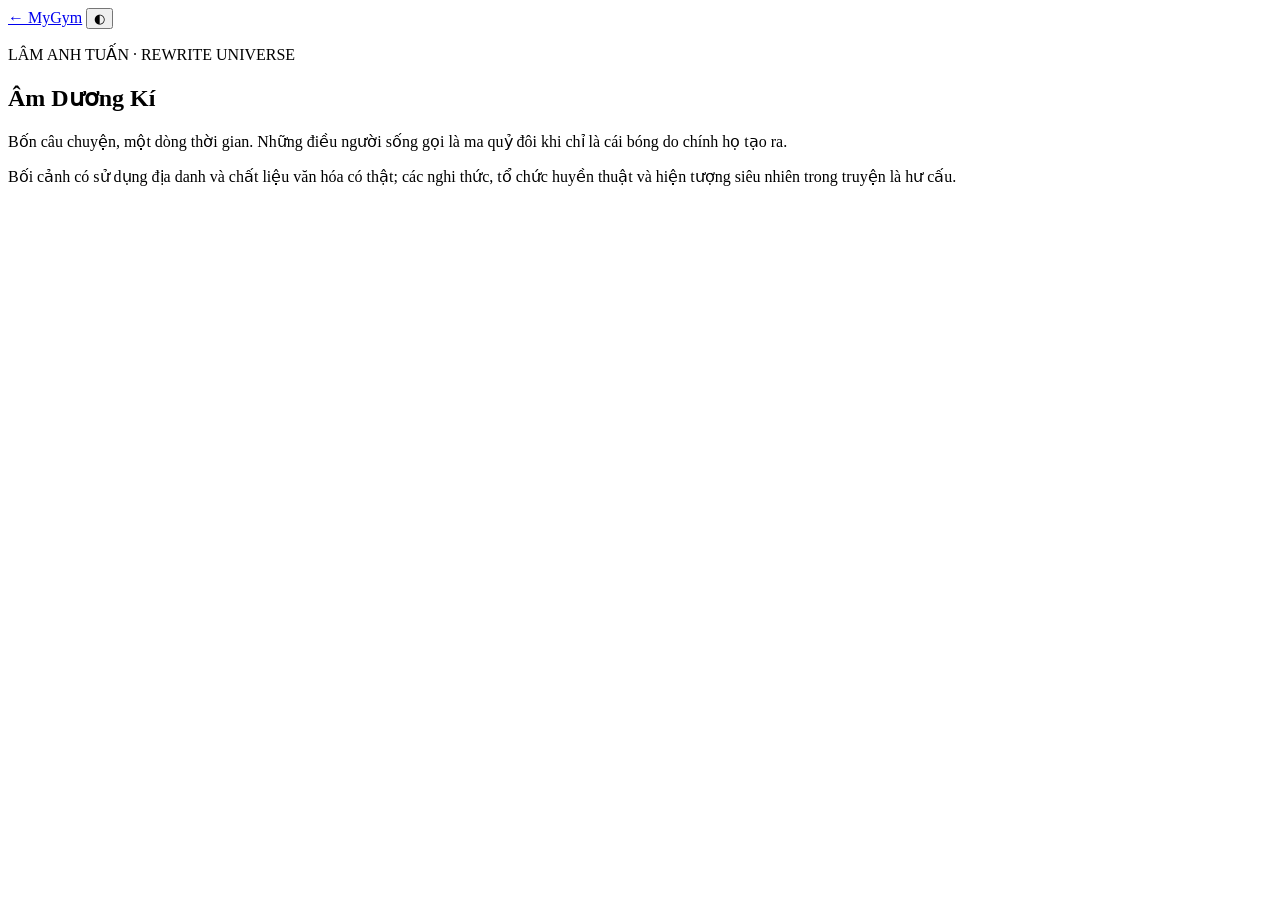
==== stories/index.html @ dd6959e2 "feat(stories): add horror universe reader shell" ====
<!doctype html>
<html lang="vi">
<head>
  <meta charset="utf-8">
  <meta name="viewport" content="width=device-width,initial-scale=1,viewport-fit=cover">
  <meta name="theme-color" content="#0d0d0f">
  <meta name="apple-mobile-web-app-capable" content="yes">
  <title>Âm Dương Kí — Horror Universe</title>
  <link rel="stylesheet" href="style.css?v=1">
</head>
<body>
  <header class="topbar">
    <a class="back" href="../">← MyGym</a>
    <button id="themeToggle" class="icon-button" type="button" aria-label="Đổi giao diện">◐</button>
  </header>

  <main class="shell">
    <section id="libraryView">
      <div class="hero">
        <p class="eyebrow">LÂM ANH TUẤN · REWRITE UNIVERSE</p>
        <h1>Âm Dương Kí</h1>
        <p class="hero-copy">Bốn câu chuyện, một dòng thời gian. Những điều người sống gọi là ma quỷ đôi khi chỉ là cái bóng do chính họ tạo ra.</p>
      </div>
      <div id="universeTimeline" class="timeline"></div>
      <div id="bookGrid" class="book-grid"></div>
      <p class="disclaimer">Bối cảnh có sử dụng địa danh và chất liệu văn hóa có thật; các nghi thức, tổ chức huyền thuật và hiện tượng siêu nhiên trong truyện là hư cấu.</p>
    </section>

    <section id="bookView" class="hidden"></section>
    <article id="readerView" class="reader hidden"></article>
  </main>

  <div id="readingProgress" class="reading-progress" aria-hidden="true"></div>
  <script src="app.js?v=1"></script>
</body>
</html>
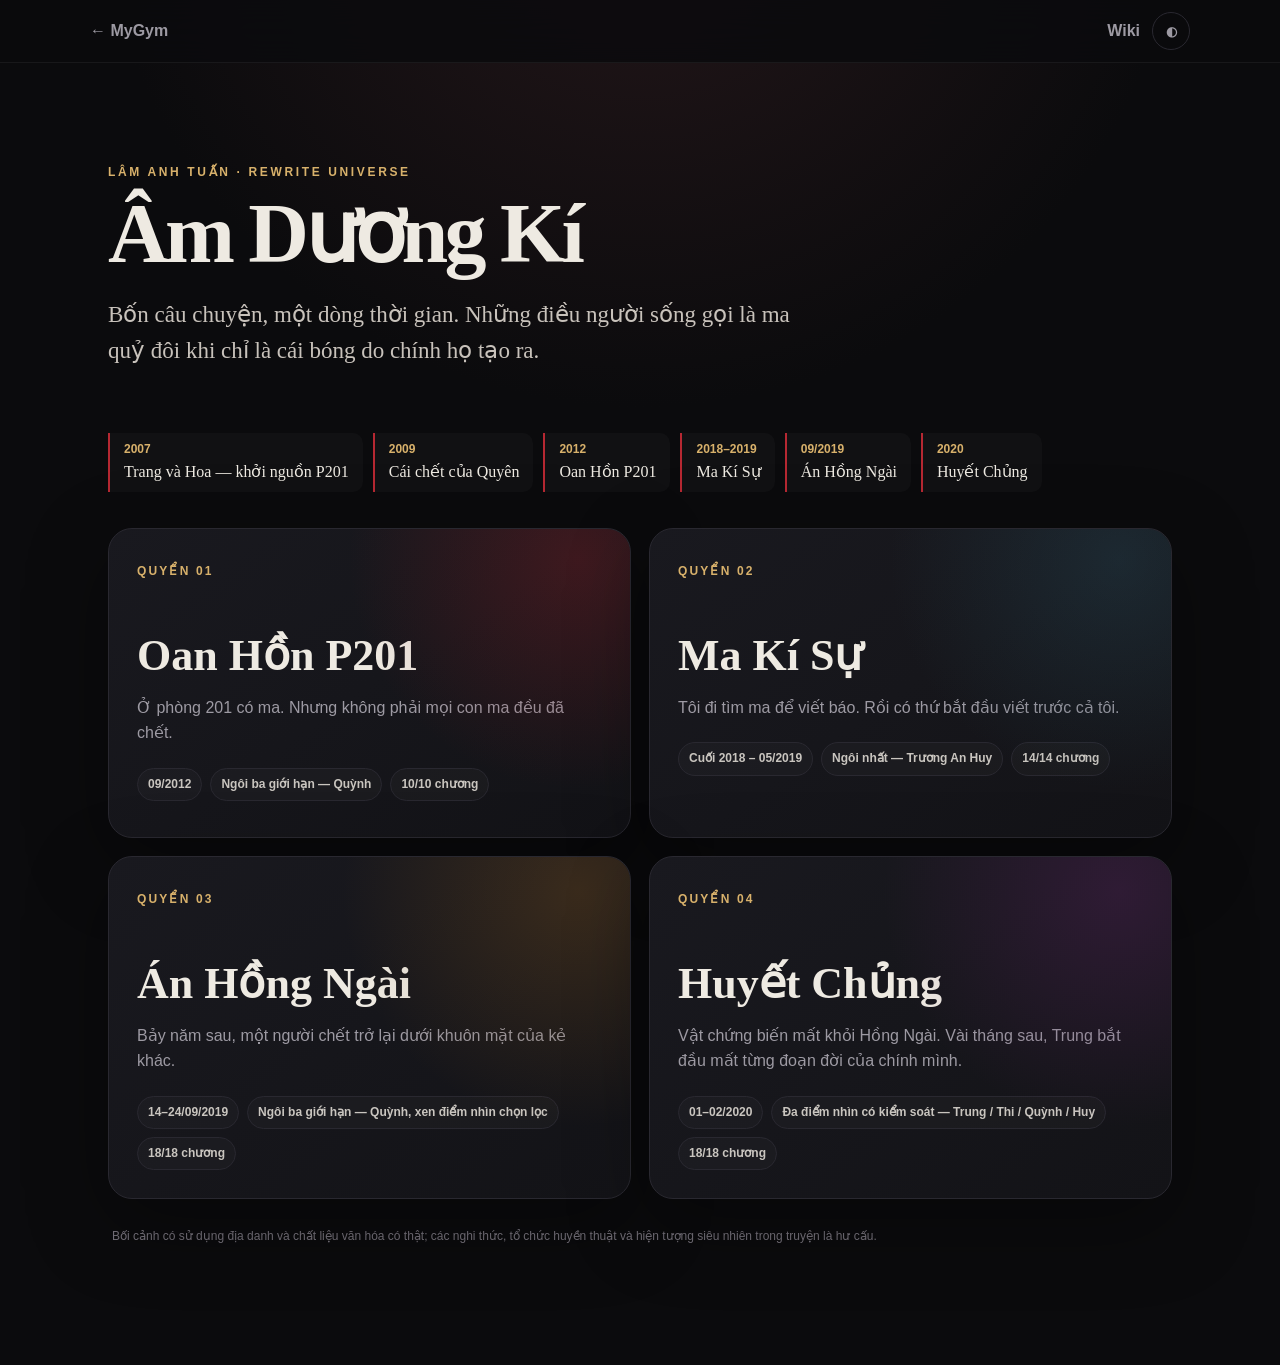
==== commit 40cbabca: "stories: link universe wiki" ====
--- a/stories/index.html
+++ b/stories/index.html
@@ -11,7 +11,10 @@
 <body>
   <header class="topbar">
     <a class="back" href="../">← MyGym</a>
-    <button id="themeToggle" class="icon-button" type="button" aria-label="Đổi giao diện">◐</button>
+    <div style="display:flex;gap:12px;align-items:center">
+      <a class="back" href="wiki/">Wiki</a>
+      <button id="themeToggle" class="icon-button" type="button" aria-label="Đổi giao diện">◐</button>
+    </div>
   </header>
 
   <main class="shell">
--- a/stories/style.css
+++ b/stories/style.css
@@ -0,0 +1 @@
+:root{color-scheme:dark;--bg:#0b0b0d;--panel:#131317;--panel2:#19191f;--text:#eeeae2;--muted:#9d9aa3;--line:#292830;--accent:#b62832;--accent2:#d8b16b;--shadow:0 24px 80px rgba(0,0,0,.34);--serif:Georgia,'Times New Roman',serif;--sans:Inter,-apple-system,BlinkMacSystemFont,'Segoe UI',sans-serif}*{box-sizing:border-box}html{scroll-behavior:smooth}body{margin:0;background:radial-gradient(circle at 50% -10%,#25171a 0,#0b0b0d 34rem);color:var(--text);font-family:var(--sans);line-height:1.6}.topbar{position:sticky;top:0;z-index:20;display:flex;justify-content:space-between;align-items:center;padding:12px max(16px,calc((100vw - 1100px)/2));background:rgba(11,11,13,.86);backdrop-filter:blur(18px);border-bottom:1px solid rgba(255,255,255,.06)}.back,.icon-button{color:var(--muted);text-decoration:none;font-weight:700}.icon-button{background:none;border:1px solid var(--line);border-radius:99px;width:38px;height:38px}.shell{width:min(1100px,100%);margin:auto;padding:30px 18px 90px}.hero{padding:58px 0 34px;max-width:760px}.eyebrow{font-size:12px;letter-spacing:.22em;color:var(--accent2);font-weight:900}.hero h1{font:700 clamp(44px,9vw,84px)/.95 var(--serif);margin:12px 0 22px;letter-spacing:-.045em}.hero-copy{font:400 clamp(18px,2.5vw,23px)/1.55 var(--serif);color:#c8c2bb;max-width:700px}.book-grid{display:grid;grid-template-columns:repeat(2,minmax(0,1fr));gap:18px}.book-card{position:relative;min-height:310px;padding:28px;border:1px solid var(--line);border-radius:24px;background:linear-gradient(145deg,var(--panel2),var(--panel));overflow:hidden;box-shadow:var(--shadow);cursor:pointer}.book-card:before{content:"";position:absolute;inset:0;background:radial-gradient(circle at 90% 10%,var(--book-glow,rgba(182,40,50,.22)),transparent 42%);pointer-events:none}.book-no{font:800 12px/1 var(--sans);letter-spacing:.18em;color:var(--accent2)}.book-card h2{font:700 clamp(28px,5vw,44px)/1.05 var(--serif);margin:50px 0 12px;max-width:15ch}.book-card p{color:var(--muted);max-width:55ch}.book-meta{display:flex;gap:8px;flex-wrap:wrap;margin-top:22px}.pill{border:1px solid var(--line);border-radius:99px;padding:6px 10px;font-size:12px;font-weight:800;color:#c9c5bf;background:rgba(255,255,255,.025)}.timeline{display:flex;gap:10px;overflow:auto;padding:8px 0 28px;margin-bottom:8px;scrollbar-width:none}.timeline::-webkit-scrollbar{display:none}.timeline-item{flex:0 0 auto;border-left:2px solid var(--accent);padding:7px 14px;background:rgba(255,255,255,.025);border-radius:0 10px 10px 0}.timeline-item b{display:block;color:var(--accent2);font-size:12px}.timeline-item span{font-family:var(--serif)}.disclaimer{font-size:12px;color:#77737c;margin:28px 4px}.hidden{display:none!important}.book-header{padding:46px 0 28px;border-bottom:1px solid var(--line)}.book-header h1{font:700 clamp(38px,8vw,68px)/1 var(--serif);margin:8px 0 14px}.book-header .desc{max-width:760px;color:#bbb5ae;font-family:var(--serif);font-size:18px}.chapter-list{margin-top:28px;display:grid;gap:10px}.chapter-row{display:grid;grid-template-columns:60px 1fr auto;gap:14px;align-items:center;padding:18px;border:1px solid var(--line);border-radius:16px;background:var(--panel);cursor:pointer}.chapter-row:hover{border-color:#4a454c}.chapter-index{font:800 12px/1 var(--sans);letter-spacing:.08em;color:var(--accent2)}.chapter-row h3{margin:0;font:700 20px/1.25 var(--serif)}.chapter-row p{margin:5px 0 0;color:var(--muted);font-size:13px}.chapter-state{font-size:12px;font-weight:800;color:#8b8790}.reader{width:min(760px,100%);margin:auto}.reader-nav{display:flex;justify-content:space-between;align-items:center;gap:12px;padding:24px 0 18px;border-bottom:1px solid var(--line)}.reader-nav button{background:none;color:var(--muted);border:0;font-weight:800;padding:8px 0}.reader-head{padding:56px 0 36px;text-align:center}.reader-head .series{color:var(--accent2);font-size:12px;letter-spacing:.18em;font-weight:900}.reader-head h1{font:700 clamp(36px,8vw,58px)/1.08 var(--serif);margin:14px auto 16px;max-width:18ch}.reader-head .subtitle{color:var(--muted);font:italic 17px/1.5 var(--serif)}.story-body{font:400 19px/1.9 var(--serif);letter-spacing:.003em}.story-body p{margin:0 0 1.35em}.story-body p:first-of-type:first-letter{float:left;font-size:4.1em;line-height:.78;padding:.12em .1em 0 0;color:var(--accent2);font-weight:700}.story-body .dialogue{padding-left:18px;border-left:1px solid #343139}.story-body .scene-break{text-align:center;color:var(--accent2);letter-spacing:.5em;margin:38px 0;font-family:var(--sans)}.story-body .note{padding:18px 20px;border:1px solid var(--line);background:var(--panel);border-radius:14px;color:#b7b2ab;font-size:16px}.reader-footer{margin-top:48px;padding:28px 0;border-top:1px solid var(--line);display:flex;justify-content:space-between;gap:10px}.reader-footer button{padding:12px 16px;border-radius:12px;border:1px solid var(--line);background:var(--panel);color:var(--text);font-weight:800}.reading-progress{position:fixed;left:0;top:0;z-index:99;height:2px;background:var(--accent);width:0}.light{--bg:#f4f0e8;--panel:#fffdf8;--panel2:#f7f1e8;--text:#211d1b;--muted:#6d6761;--line:#ddd4ca;background:#f4f0e8}.light .topbar{background:rgba(244,240,232,.9)}.light .hero-copy{color:#57504a}.light .pill{color:#5f5952}.light .story-body .dialogue{border-color:#d4cbc1}@media(max-width:700px){.book-grid{grid-template-columns:1fr}.book-card{min-height:260px}.chapter-row{grid-template-columns:44px 1fr}.chapter-state{grid-column:2}.story-body{font-size:18px;line-height:1.85}.hero{padding-top:38px}}
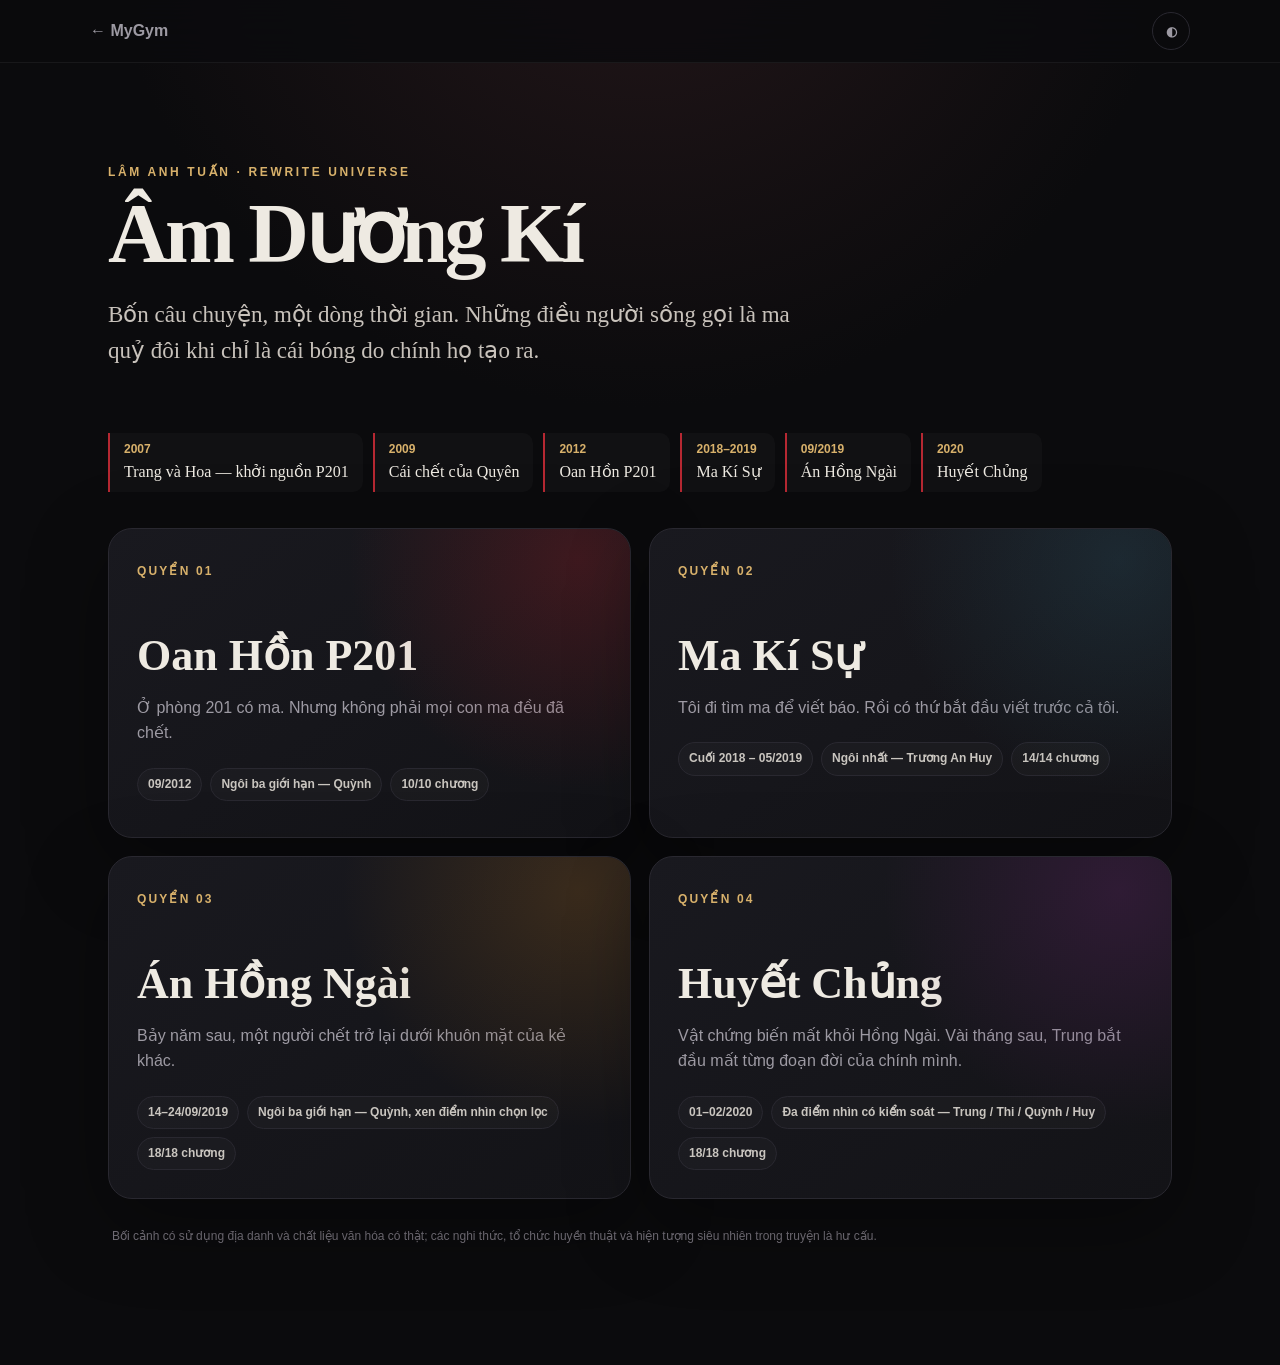
==== commit aadbc444: "stories: remove wiki navigation" ====
--- a/stories/index.html
+++ b/stories/index.html
@@ -11,10 +11,7 @@
 <body>
   <header class="topbar">
     <a class="back" href="../">← MyGym</a>
-    <div style="display:flex;gap:12px;align-items:center">
-      <a class="back" href="wiki/">Wiki</a>
-      <button id="themeToggle" class="icon-button" type="button" aria-label="Đổi giao diện">◐</button>
-    </div>
+    <button id="themeToggle" class="icon-button" type="button" aria-label="Đổi giao diện">◐</button>
   </header>
 
   <main class="shell">
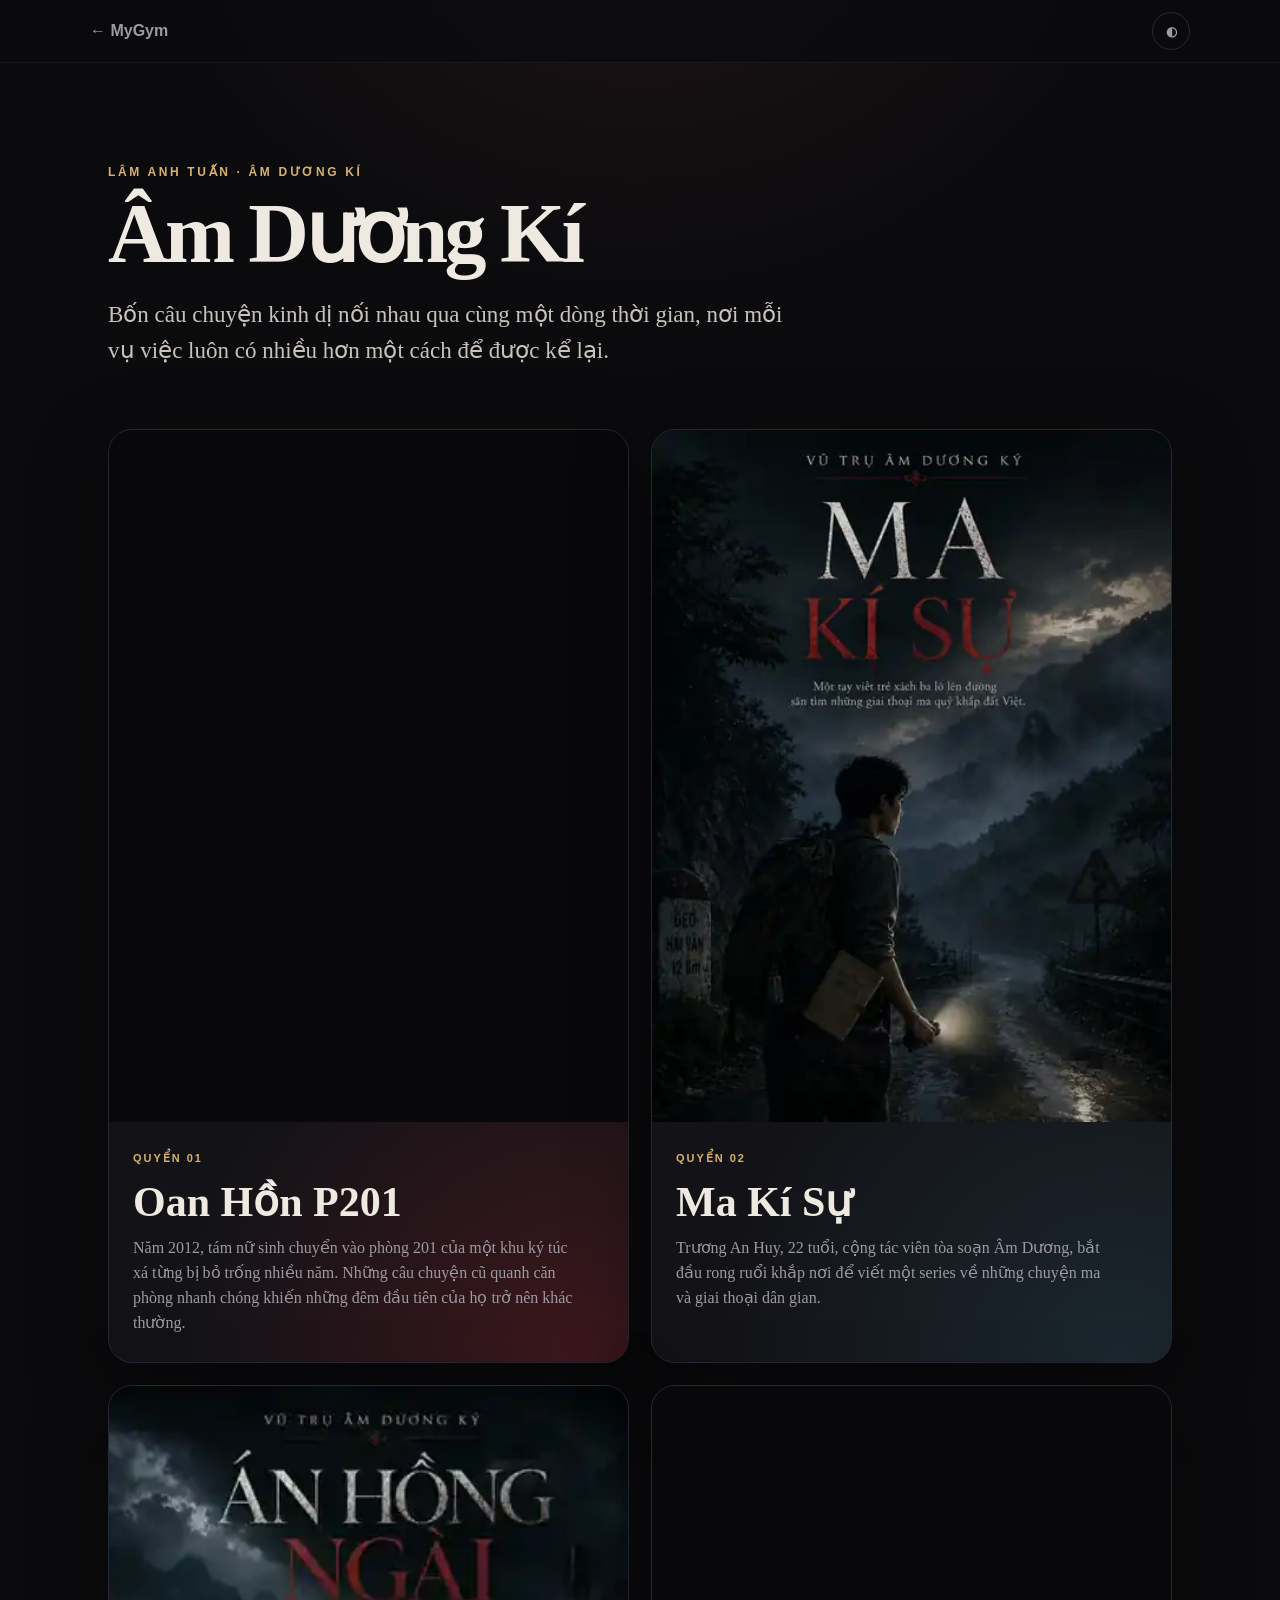
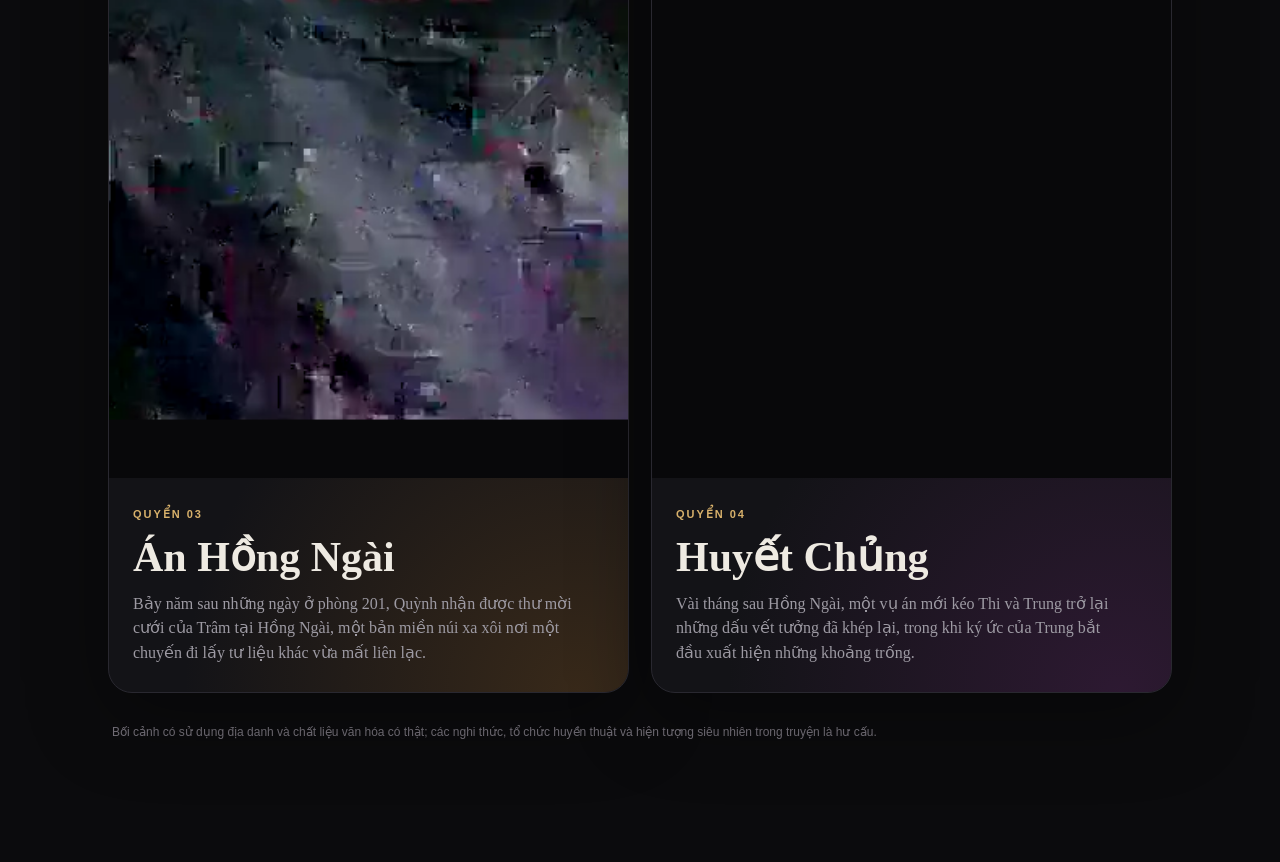
==== commit 24aa3781: "stories: add poster covers and spoiler-free library" ====
--- a/stories/index.html
+++ b/stories/index.html
@@ -6,7 +6,7 @@
   <meta name="theme-color" content="#0d0d0f">
   <meta name="apple-mobile-web-app-capable" content="yes">
   <title>Âm Dương Kí — Horror Universe</title>
-  <link rel="stylesheet" href="style.css?v=1">
+  <link rel="stylesheet" href="style.css?v=2">
 </head>
 <body>
   <header class="topbar">
@@ -17,11 +17,10 @@
   <main class="shell">
     <section id="libraryView">
       <div class="hero">
-        <p class="eyebrow">LÂM ANH TUẤN · REWRITE UNIVERSE</p>
+        <p class="eyebrow">LÂM ANH TUẤN · ÂM DƯƠNG KÍ</p>
         <h1>Âm Dương Kí</h1>
-        <p class="hero-copy">Bốn câu chuyện, một dòng thời gian. Những điều người sống gọi là ma quỷ đôi khi chỉ là cái bóng do chính họ tạo ra.</p>
+        <p class="hero-copy">Bốn câu chuyện kinh dị nối nhau qua cùng một dòng thời gian, nơi mỗi vụ việc luôn có nhiều hơn một cách để được kể lại.</p>
       </div>
-      <div id="universeTimeline" class="timeline"></div>
       <div id="bookGrid" class="book-grid"></div>
       <p class="disclaimer">Bối cảnh có sử dụng địa danh và chất liệu văn hóa có thật; các nghi thức, tổ chức huyền thuật và hiện tượng siêu nhiên trong truyện là hư cấu.</p>
     </section>
@@ -31,6 +30,6 @@
   </main>
 
   <div id="readingProgress" class="reading-progress" aria-hidden="true"></div>
-  <script src="app.js?v=1"></script>
+  <script src="app.js?v=2"></script>
 </body>
 </html>
--- a/stories/style.css
+++ b/stories/style.css
@@ -1 +1 @@
-:root{color-scheme:dark;--bg:#0b0b0d;--panel:#131317;--panel2:#19191f;--text:#eeeae2;--muted:#9d9aa3;--line:#292830;--accent:#b62832;--accent2:#d8b16b;--shadow:0 24px 80px rgba(0,0,0,.34);--serif:Georgia,'Times New Roman',serif;--sans:Inter,-apple-system,BlinkMacSystemFont,'Segoe UI',sans-serif}*{box-sizing:border-box}html{scroll-behavior:smooth}body{margin:0;background:radial-gradient(circle at 50% -10%,#25171a 0,#0b0b0d 34rem);color:var(--text);font-family:var(--sans);line-height:1.6}.topbar{position:sticky;top:0;z-index:20;display:flex;justify-content:space-between;align-items:center;padding:12px max(16px,calc((100vw - 1100px)/2));background:rgba(11,11,13,.86);backdrop-filter:blur(18px);border-bottom:1px solid rgba(255,255,255,.06)}.back,.icon-button{color:var(--muted);text-decoration:none;font-weight:700}.icon-button{background:none;border:1px solid var(--line);border-radius:99px;width:38px;height:38px}.shell{width:min(1100px,100%);margin:auto;padding:30px 18px 90px}.hero{padding:58px 0 34px;max-width:760px}.eyebrow{font-size:12px;letter-spacing:.22em;color:var(--accent2);font-weight:900}.hero h1{font:700 clamp(44px,9vw,84px)/.95 var(--serif);margin:12px 0 22px;letter-spacing:-.045em}.hero-copy{font:400 clamp(18px,2.5vw,23px)/1.55 var(--serif);color:#c8c2bb;max-width:700px}.book-grid{display:grid;grid-template-columns:repeat(2,minmax(0,1fr));gap:18px}.book-card{position:relative;min-height:310px;padding:28px;border:1px solid var(--line);border-radius:24px;background:linear-gradient(145deg,var(--panel2),var(--panel));overflow:hidden;box-shadow:var(--shadow);cursor:pointer}.book-card:before{content:"";position:absolute;inset:0;background:radial-gradient(circle at 90% 10%,var(--book-glow,rgba(182,40,50,.22)),transparent 42%);pointer-events:none}.book-no{font:800 12px/1 var(--sans);letter-spacing:.18em;color:var(--accent2)}.book-card h2{font:700 clamp(28px,5vw,44px)/1.05 var(--serif);margin:50px 0 12px;max-width:15ch}.book-card p{color:var(--muted);max-width:55ch}.book-meta{display:flex;gap:8px;flex-wrap:wrap;margin-top:22px}.pill{border:1px solid var(--line);border-radius:99px;padding:6px 10px;font-size:12px;font-weight:800;color:#c9c5bf;background:rgba(255,255,255,.025)}.timeline{display:flex;gap:10px;overflow:auto;padding:8px 0 28px;margin-bottom:8px;scrollbar-width:none}.timeline::-webkit-scrollbar{display:none}.timeline-item{flex:0 0 auto;border-left:2px solid var(--accent);padding:7px 14px;background:rgba(255,255,255,.025);border-radius:0 10px 10px 0}.timeline-item b{display:block;color:var(--accent2);font-size:12px}.timeline-item span{font-family:var(--serif)}.disclaimer{font-size:12px;color:#77737c;margin:28px 4px}.hidden{display:none!important}.book-header{padding:46px 0 28px;border-bottom:1px solid var(--line)}.book-header h1{font:700 clamp(38px,8vw,68px)/1 var(--serif);margin:8px 0 14px}.book-header .desc{max-width:760px;color:#bbb5ae;font-family:var(--serif);font-size:18px}.chapter-list{margin-top:28px;display:grid;gap:10px}.chapter-row{display:grid;grid-template-columns:60px 1fr auto;gap:14px;align-items:center;padding:18px;border:1px solid var(--line);border-radius:16px;background:var(--panel);cursor:pointer}.chapter-row:hover{border-color:#4a454c}.chapter-index{font:800 12px/1 var(--sans);letter-spacing:.08em;color:var(--accent2)}.chapter-row h3{margin:0;font:700 20px/1.25 var(--serif)}.chapter-row p{margin:5px 0 0;color:var(--muted);font-size:13px}.chapter-state{font-size:12px;font-weight:800;color:#8b8790}.reader{width:min(760px,100%);margin:auto}.reader-nav{display:flex;justify-content:space-between;align-items:center;gap:12px;padding:24px 0 18px;border-bottom:1px solid var(--line)}.reader-nav button{background:none;color:var(--muted);border:0;font-weight:800;padding:8px 0}.reader-head{padding:56px 0 36px;text-align:center}.reader-head .series{color:var(--accent2);font-size:12px;letter-spacing:.18em;font-weight:900}.reader-head h1{font:700 clamp(36px,8vw,58px)/1.08 var(--serif);margin:14px auto 16px;max-width:18ch}.reader-head .subtitle{color:var(--muted);font:italic 17px/1.5 var(--serif)}.story-body{font:400 19px/1.9 var(--serif);letter-spacing:.003em}.story-body p{margin:0 0 1.35em}.story-body p:first-of-type:first-letter{float:left;font-size:4.1em;line-height:.78;padding:.12em .1em 0 0;color:var(--accent2);font-weight:700}.story-body .dialogue{padding-left:18px;border-left:1px solid #343139}.story-body .scene-break{text-align:center;color:var(--accent2);letter-spacing:.5em;margin:38px 0;font-family:var(--sans)}.story-body .note{padding:18px 20px;border:1px solid var(--line);background:var(--panel);border-radius:14px;color:#b7b2ab;font-size:16px}.reader-footer{margin-top:48px;padding:28px 0;border-top:1px solid var(--line);display:flex;justify-content:space-between;gap:10px}.reader-footer button{padding:12px 16px;border-radius:12px;border:1px solid var(--line);background:var(--panel);color:var(--text);font-weight:800}.reading-progress{position:fixed;left:0;top:0;z-index:99;height:2px;background:var(--accent);width:0}.light{--bg:#f4f0e8;--panel:#fffdf8;--panel2:#f7f1e8;--text:#211d1b;--muted:#6d6761;--line:#ddd4ca;background:#f4f0e8}.light .topbar{background:rgba(244,240,232,.9)}.light .hero-copy{color:#57504a}.light .pill{color:#5f5952}.light .story-body .dialogue{border-color:#d4cbc1}@media(max-width:700px){.book-grid{grid-template-columns:1fr}.book-card{min-height:260px}.chapter-row{grid-template-columns:44px 1fr}.chapter-state{grid-column:2}.story-body{font-size:18px;line-height:1.85}.hero{padding-top:38px}}+:root{color-scheme:dark;--bg:#0b0b0d;--panel:#131317;--panel2:#19191f;--text:#eeeae2;--muted:#9d9aa3;--line:#292830;--accent:#b62832;--accent2:#d8b16b;--shadow:0 24px 80px rgba(0,0,0,.34);--serif:Georgia,'Times New Roman',serif;--sans:Inter,-apple-system,BlinkMacSystemFont,'Segoe UI',sans-serif}*{box-sizing:border-box}html{scroll-behavior:smooth}body{margin:0;background:radial-gradient(circle at 50% -10%,#25171a 0,#0b0b0d 34rem);color:var(--text);font-family:var(--sans);line-height:1.6}.topbar{position:sticky;top:0;z-index:20;display:flex;justify-content:space-between;align-items:center;padding:12px max(16px,calc((100vw - 1100px)/2));background:rgba(11,11,13,.86);backdrop-filter:blur(18px);border-bottom:1px solid rgba(255,255,255,.06)}.back,.icon-button{color:var(--muted);text-decoration:none;font-weight:700}.icon-button{background:none;border:1px solid var(--line);border-radius:99px;width:38px;height:38px;cursor:pointer}.shell{width:min(1100px,100%);margin:auto;padding:30px 18px 90px}.hero{padding:58px 0 38px;max-width:760px}.eyebrow{font-size:12px;letter-spacing:.22em;color:var(--accent2);font-weight:900}.hero h1{font:700 clamp(44px,9vw,84px)/.95 var(--serif);margin:12px 0 22px;letter-spacing:-.045em}.hero-copy{font:400 clamp(18px,2.5vw,23px)/1.55 var(--serif);color:#c8c2bb;max-width:700px}.book-grid{display:grid;grid-template-columns:repeat(2,minmax(0,1fr));gap:22px}.book-card{position:relative;border:1px solid var(--line);border-radius:24px;background:var(--panel);overflow:hidden;box-shadow:var(--shadow);cursor:pointer;isolation:isolate}.book-card:after{content:"";position:absolute;inset:auto 0 0;height:42%;background:radial-gradient(circle at 90% 100%,var(--book-glow,rgba(182,40,50,.22)),transparent 65%);pointer-events:none;z-index:-1}.book-poster-wrap{aspect-ratio:3/4;overflow:hidden;background:#08080a}.book-poster{display:block;width:100%;height:100%;object-fit:cover;transition:transform .35s ease,filter .35s ease}.book-card:hover .book-poster{transform:scale(1.018);filter:brightness(1.04)}.book-card-copy{padding:22px 24px 26px}.book-no{font:800 11px/1 var(--sans);letter-spacing:.18em;color:var(--accent2)}.book-card h2{font:700 clamp(28px,4vw,42px)/1.06 var(--serif);margin:10px 0 12px}.book-card p{color:var(--muted);max-width:55ch;margin:0;font-family:var(--serif);font-size:16px;line-height:1.55}.disclaimer{font-size:12px;color:#77737c;margin:30px 4px}.hidden{display:none!important}.book-header{padding:38px 0 38px;border-bottom:1px solid var(--line);display:grid;grid-template-columns:minmax(220px,300px) minmax(0,1fr);gap:38px;align-items:center}.book-detail-poster-wrap{border-radius:20px;overflow:hidden;border:1px solid var(--line);box-shadow:var(--shadow);background:#08080a}.book-detail-poster{display:block;width:100%;height:auto;aspect-ratio:3/4;object-fit:cover}.book-header h1{font:700 clamp(40px,7vw,70px)/1 var(--serif);margin:9px 0 18px}.book-header .desc{max-width:680px;color:#bbb5ae;font-family:var(--serif);font-size:19px;line-height:1.65;margin:0}.chapter-list{margin-top:28px;display:grid;gap:10px}.chapter-row{display:grid;grid-template-columns:92px minmax(0,1fr);gap:16px;align-items:center;padding:20px 22px;border:1px solid var(--line);border-radius:16px;background:var(--panel);cursor:pointer;transition:border-color .18s ease,transform .18s ease}.chapter-row:hover{border-color:#4a454c;transform:translateY(-1px)}.chapter-index{font:800 11px/1 var(--sans);letter-spacing:.12em;color:var(--accent2);white-space:nowrap}.chapter-row h3{margin:0;font:700 21px/1.25 var(--serif)}.reader{width:min(760px,100%);margin:auto}.reader-nav{display:flex;justify-content:flex-start;align-items:center;padding:24px 0 18px;border-bottom:1px solid var(--line)}.reader-nav button{background:none;color:var(--muted);border:0;font-weight:800;padding:8px 0;cursor:pointer}.reader-head{padding:56px 0 36px;text-align:center}.reader-head .series{color:var(--accent2);font-size:12px;letter-spacing:.18em;font-weight:900}.reader-head h1{font:700 clamp(36px,8vw,58px)/1.08 var(--serif);margin:14px auto 0;max-width:18ch}.story-body{font:400 19px/1.9 var(--serif);letter-spacing:.003em}.story-body p{margin:0 0 1.35em}.story-body p:first-of-type:first-letter{float:left;font-size:4.1em;line-height:.78;padding:.12em .1em 0 0;color:var(--accent2);font-weight:700}.story-body .dialogue{padding-left:18px;border-left:1px solid #343139}.story-body .scene-break{text-align:center;color:var(--accent2);letter-spacing:.5em;margin:38px 0;font-family:var(--sans)}.story-body .note{padding:18px 20px;border:1px solid var(--line);background:var(--panel);border-radius:14px;color:#b7b2ab;font-size:16px}.reader-footer{margin-top:48px;padding:28px 0;border-top:1px solid var(--line);display:flex;justify-content:space-between;gap:10px}.reader-footer button{padding:12px 16px;border-radius:12px;border:1px solid var(--line);background:var(--panel);color:var(--text);font-weight:800;cursor:pointer}.reading-progress{position:fixed;left:0;top:0;z-index:99;height:2px;background:var(--accent);width:0}.light{--bg:#f4f0e8;--panel:#fffdf8;--panel2:#f7f1e8;--text:#211d1b;--muted:#6d6761;--line:#ddd4ca;background:#f4f0e8}.light .topbar{background:rgba(244,240,232,.9)}.light .hero-copy{color:#57504a}.light .book-header .desc{color:#625a53}.light .story-body .dialogue{border-color:#d4cbc1}@media(max-width:700px){.shell{padding-top:18px}.hero{padding:34px 0 28px}.book-grid{grid-template-columns:1fr;gap:18px}.book-card-copy{padding:20px 20px 23px}.book-card p{font-size:15px}.book-header{grid-template-columns:1fr;gap:25px;padding-top:28px}.book-detail-poster-wrap{width:min(82vw,320px);margin:auto}.book-header-copy{text-align:center}.book-header .desc{font-size:17px}.chapter-row{grid-template-columns:72px minmax(0,1fr);padding:17px 16px;gap:12px}.chapter-row h3{font-size:19px}.reader-footer{align-items:stretch}.reader-footer button{font-size:12px;max-width:48%}.story-body{font-size:18px;line-height:1.85}}@media(prefers-reduced-motion:reduce){*{scroll-behavior:auto!important}.book-poster,.chapter-row{transition:none!important}}
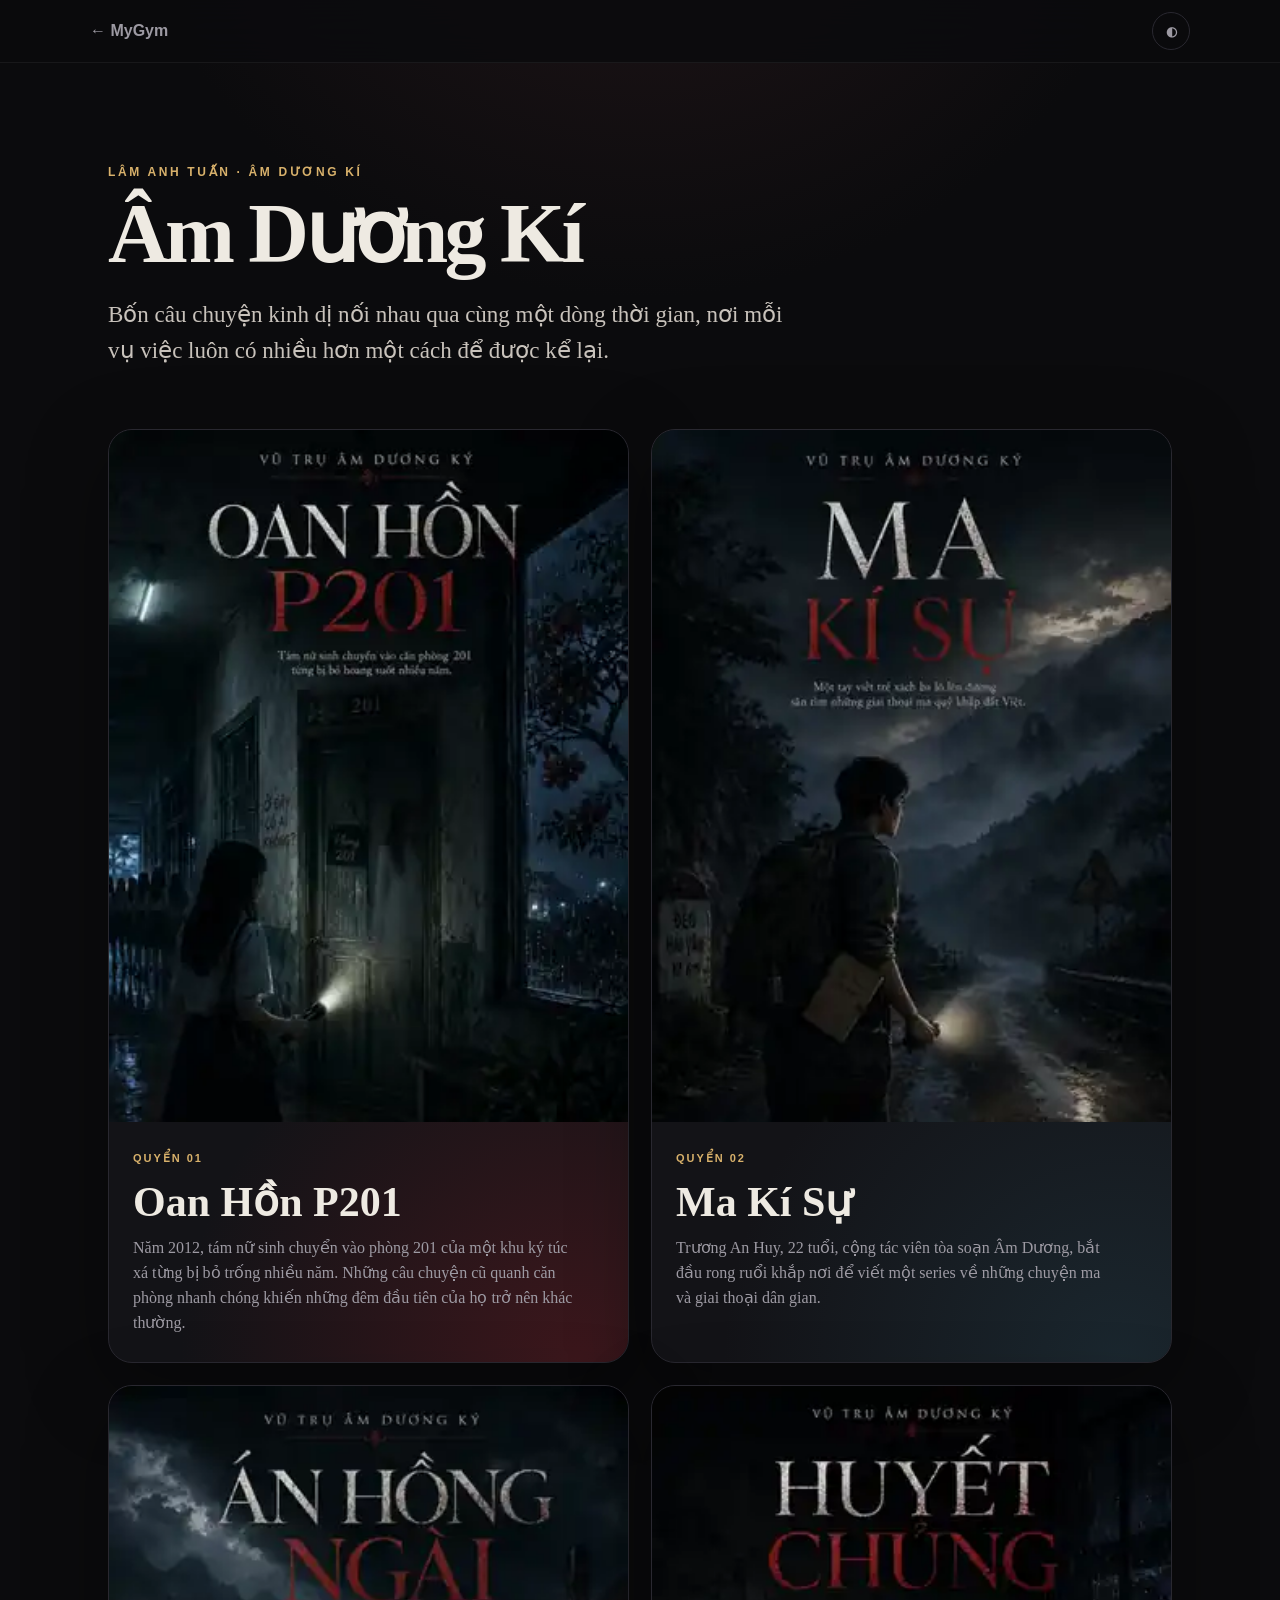
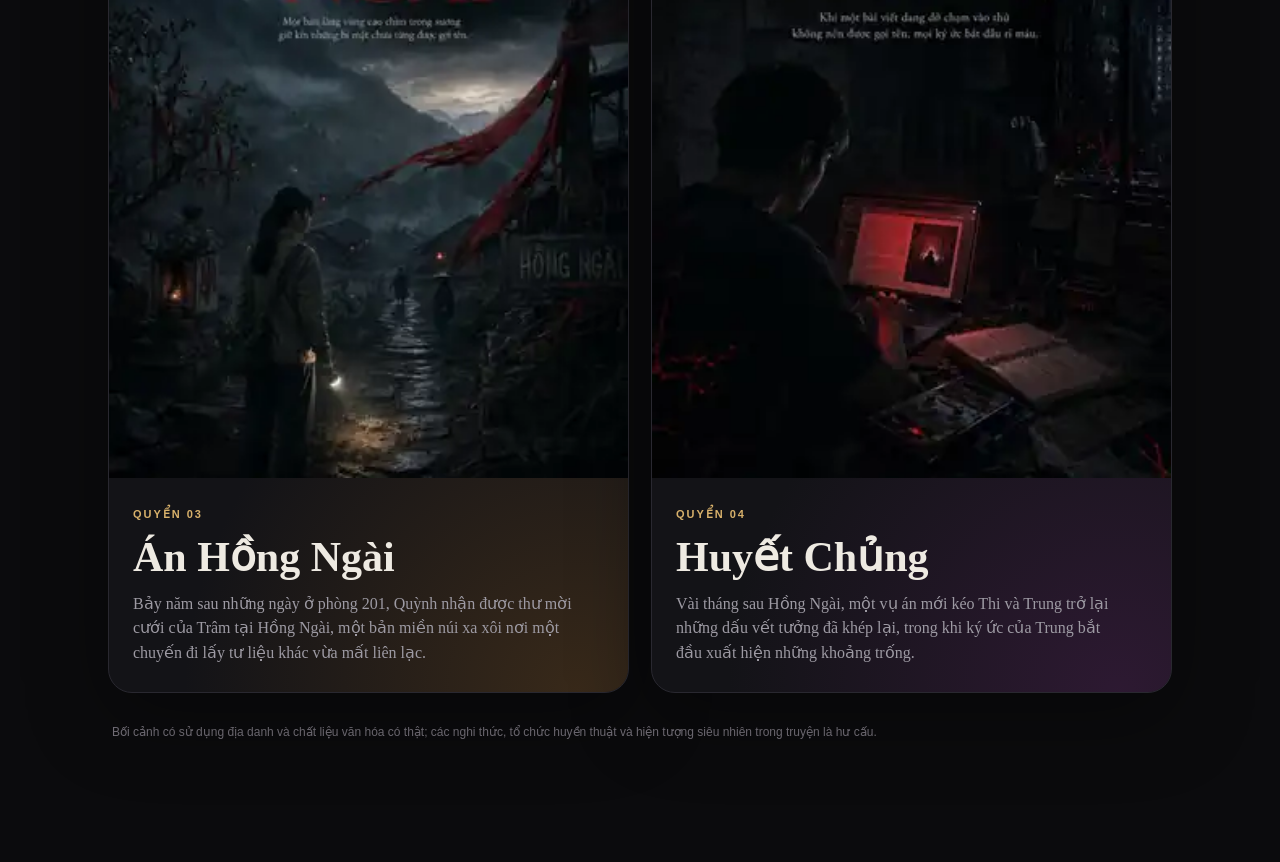
==== commit d3671849: "stories: replace covers with final posters" ====
--- a/stories/index.html
+++ b/stories/index.html
@@ -6,7 +6,7 @@
   <meta name="theme-color" content="#0d0d0f">
   <meta name="apple-mobile-web-app-capable" content="yes">
   <title>Âm Dương Kí — Horror Universe</title>
-  <link rel="stylesheet" href="style.css?v=2">
+  <link rel="stylesheet" href="style.css?v=3">
 </head>
 <body>
   <header class="topbar">
@@ -30,6 +30,6 @@
   </main>
 
   <div id="readingProgress" class="reading-progress" aria-hidden="true"></div>
-  <script src="app.js?v=2"></script>
+  <script src="app.js?v=4"></script>
 </body>
 </html>
--- a/stories/style.css
+++ b/stories/style.css
@@ -1 +1 @@
-:root{color-scheme:dark;--bg:#0b0b0d;--panel:#131317;--panel2:#19191f;--text:#eeeae2;--muted:#9d9aa3;--line:#292830;--accent:#b62832;--accent2:#d8b16b;--shadow:0 24px 80px rgba(0,0,0,.34);--serif:Georgia,'Times New Roman',serif;--sans:Inter,-apple-system,BlinkMacSystemFont,'Segoe UI',sans-serif}*{box-sizing:border-box}html{scroll-behavior:smooth}body{margin:0;background:radial-gradient(circle at 50% -10%,#25171a 0,#0b0b0d 34rem);color:var(--text);font-family:var(--sans);line-height:1.6}.topbar{position:sticky;top:0;z-index:20;display:flex;justify-content:space-between;align-items:center;padding:12px max(16px,calc((100vw - 1100px)/2));background:rgba(11,11,13,.86);backdrop-filter:blur(18px);border-bottom:1px solid rgba(255,255,255,.06)}.back,.icon-button{color:var(--muted);text-decoration:none;font-weight:700}.icon-button{background:none;border:1px solid var(--line);border-radius:99px;width:38px;height:38px;cursor:pointer}.shell{width:min(1100px,100%);margin:auto;padding:30px 18px 90px}.hero{padding:58px 0 38px;max-width:760px}.eyebrow{font-size:12px;letter-spacing:.22em;color:var(--accent2);font-weight:900}.hero h1{font:700 clamp(44px,9vw,84px)/.95 var(--serif);margin:12px 0 22px;letter-spacing:-.045em}.hero-copy{font:400 clamp(18px,2.5vw,23px)/1.55 var(--serif);color:#c8c2bb;max-width:700px}.book-grid{display:grid;grid-template-columns:repeat(2,minmax(0,1fr));gap:22px}.book-card{position:relative;border:1px solid var(--line);border-radius:24px;background:var(--panel);overflow:hidden;box-shadow:var(--shadow);cursor:pointer;isolation:isolate}.book-card:after{content:"";position:absolute;inset:auto 0 0;height:42%;background:radial-gradient(circle at 90% 100%,var(--book-glow,rgba(182,40,50,.22)),transparent 65%);pointer-events:none;z-index:-1}.book-poster-wrap{aspect-ratio:3/4;overflow:hidden;background:#08080a}.book-poster{display:block;width:100%;height:100%;object-fit:cover;transition:transform .35s ease,filter .35s ease}.book-card:hover .book-poster{transform:scale(1.018);filter:brightness(1.04)}.book-card-copy{padding:22px 24px 26px}.book-no{font:800 11px/1 var(--sans);letter-spacing:.18em;color:var(--accent2)}.book-card h2{font:700 clamp(28px,4vw,42px)/1.06 var(--serif);margin:10px 0 12px}.book-card p{color:var(--muted);max-width:55ch;margin:0;font-family:var(--serif);font-size:16px;line-height:1.55}.disclaimer{font-size:12px;color:#77737c;margin:30px 4px}.hidden{display:none!important}.book-header{padding:38px 0 38px;border-bottom:1px solid var(--line);display:grid;grid-template-columns:minmax(220px,300px) minmax(0,1fr);gap:38px;align-items:center}.book-detail-poster-wrap{border-radius:20px;overflow:hidden;border:1px solid var(--line);box-shadow:var(--shadow);background:#08080a}.book-detail-poster{display:block;width:100%;height:auto;aspect-ratio:3/4;object-fit:cover}.book-header h1{font:700 clamp(40px,7vw,70px)/1 var(--serif);margin:9px 0 18px}.book-header .desc{max-width:680px;color:#bbb5ae;font-family:var(--serif);font-size:19px;line-height:1.65;margin:0}.chapter-list{margin-top:28px;display:grid;gap:10px}.chapter-row{display:grid;grid-template-columns:92px minmax(0,1fr);gap:16px;align-items:center;padding:20px 22px;border:1px solid var(--line);border-radius:16px;background:var(--panel);cursor:pointer;transition:border-color .18s ease,transform .18s ease}.chapter-row:hover{border-color:#4a454c;transform:translateY(-1px)}.chapter-index{font:800 11px/1 var(--sans);letter-spacing:.12em;color:var(--accent2);white-space:nowrap}.chapter-row h3{margin:0;font:700 21px/1.25 var(--serif)}.reader{width:min(760px,100%);margin:auto}.reader-nav{display:flex;justify-content:flex-start;align-items:center;padding:24px 0 18px;border-bottom:1px solid var(--line)}.reader-nav button{background:none;color:var(--muted);border:0;font-weight:800;padding:8px 0;cursor:pointer}.reader-head{padding:56px 0 36px;text-align:center}.reader-head .series{color:var(--accent2);font-size:12px;letter-spacing:.18em;font-weight:900}.reader-head h1{font:700 clamp(36px,8vw,58px)/1.08 var(--serif);margin:14px auto 0;max-width:18ch}.story-body{font:400 19px/1.9 var(--serif);letter-spacing:.003em}.story-body p{margin:0 0 1.35em}.story-body p:first-of-type:first-letter{float:left;font-size:4.1em;line-height:.78;padding:.12em .1em 0 0;color:var(--accent2);font-weight:700}.story-body .dialogue{padding-left:18px;border-left:1px solid #343139}.story-body .scene-break{text-align:center;color:var(--accent2);letter-spacing:.5em;margin:38px 0;font-family:var(--sans)}.story-body .note{padding:18px 20px;border:1px solid var(--line);background:var(--panel);border-radius:14px;color:#b7b2ab;font-size:16px}.reader-footer{margin-top:48px;padding:28px 0;border-top:1px solid var(--line);display:flex;justify-content:space-between;gap:10px}.reader-footer button{padding:12px 16px;border-radius:12px;border:1px solid var(--line);background:var(--panel);color:var(--text);font-weight:800;cursor:pointer}.reading-progress{position:fixed;left:0;top:0;z-index:99;height:2px;background:var(--accent);width:0}.light{--bg:#f4f0e8;--panel:#fffdf8;--panel2:#f7f1e8;--text:#211d1b;--muted:#6d6761;--line:#ddd4ca;background:#f4f0e8}.light .topbar{background:rgba(244,240,232,.9)}.light .hero-copy{color:#57504a}.light .book-header .desc{color:#625a53}.light .story-body .dialogue{border-color:#d4cbc1}@media(max-width:700px){.shell{padding-top:18px}.hero{padding:34px 0 28px}.book-grid{grid-template-columns:1fr;gap:18px}.book-card-copy{padding:20px 20px 23px}.book-card p{font-size:15px}.book-header{grid-template-columns:1fr;gap:25px;padding-top:28px}.book-detail-poster-wrap{width:min(82vw,320px);margin:auto}.book-header-copy{text-align:center}.book-header .desc{font-size:17px}.chapter-row{grid-template-columns:72px minmax(0,1fr);padding:17px 16px;gap:12px}.chapter-row h3{font-size:19px}.reader-footer{align-items:stretch}.reader-footer button{font-size:12px;max-width:48%}.story-body{font-size:18px;line-height:1.85}}@media(prefers-reduced-motion:reduce){*{scroll-behavior:auto!important}.book-poster,.chapter-row{transition:none!important}}+:root{color-scheme:dark;--bg:#0b0b0d;--panel:#131317;--panel2:#19191f;--text:#eeeae2;--muted:#9d9aa3;--line:#292830;--accent:#b62832;--accent2:#d8b16b;--shadow:0 24px 80px rgba(0,0,0,.34);--serif:Georgia,'Times New Roman',serif;--sans:Inter,-apple-system,BlinkMacSystemFont,'Segoe UI',sans-serif}*{box-sizing:border-box}html{scroll-behavior:smooth}body{margin:0;background:radial-gradient(circle at 50% -10%,#25171a 0,#0b0b0d 34rem);color:var(--text);font-family:var(--sans);line-height:1.6}.topbar{position:sticky;top:0;z-index:20;display:flex;justify-content:space-between;align-items:center;padding:12px max(16px,calc((100vw - 1100px)/2));background:rgba(11,11,13,.86);backdrop-filter:blur(18px);border-bottom:1px solid rgba(255,255,255,.06)}.back,.icon-button{color:var(--muted);text-decoration:none;font-weight:700}.icon-button{background:none;border:1px solid var(--line);border-radius:99px;width:38px;height:38px;cursor:pointer}.shell{width:min(1100px,100%);margin:auto;padding:30px 18px 90px}.hero{padding:58px 0 38px;max-width:760px}.eyebrow{font-size:12px;letter-spacing:.22em;color:var(--accent2);font-weight:900}.hero h1{font:700 clamp(44px,9vw,84px)/.95 var(--serif);margin:12px 0 22px;letter-spacing:-.045em}.hero-copy{font:400 clamp(18px,2.5vw,23px)/1.55 var(--serif);color:#c8c2bb;max-width:700px}.book-grid{display:grid;grid-template-columns:repeat(2,minmax(0,1fr));gap:22px}.book-card{position:relative;border:1px solid var(--line);border-radius:24px;background:var(--panel);overflow:hidden;box-shadow:var(--shadow);cursor:pointer;isolation:isolate}.book-card:after{content:"";position:absolute;inset:auto 0 0;height:42%;background:radial-gradient(circle at 90% 100%,var(--book-glow,rgba(182,40,50,.22)),transparent 65%);pointer-events:none;z-index:-1}.book-poster-wrap{aspect-ratio:3/4;overflow:hidden;background:#08080a}.book-poster{display:block;width:100%;height:100%;object-fit:cover;transition:transform .35s ease,filter .35s ease}.book-card:hover .book-poster{transform:scale(1.018);filter:brightness(1.04)}.book-card-copy{padding:22px 24px 26px}.book-no{font:800 11px/1 var(--sans);letter-spacing:.18em;color:var(--accent2)}.book-card h2{font:700 clamp(28px,4vw,42px)/1.06 var(--serif);margin:10px 0 12px}.book-card p{color:var(--muted);max-width:55ch;margin:0;font-family:var(--serif);font-size:16px;line-height:1.55}.disclaimer{font-size:12px;color:#77737c;margin:30px 4px}.hidden{display:none!important}.book-header{padding:38px 0 38px;border-bottom:1px solid var(--line);display:grid;grid-template-columns:minmax(220px,300px) minmax(0,1fr);gap:38px;align-items:center}.book-detail-poster-wrap{border-radius:20px;overflow:hidden;border:1px solid var(--line);box-shadow:var(--shadow);background:#08080a}.book-detail-poster{display:block;width:100%;height:auto;aspect-ratio:3/4;object-fit:cover}.book-header h1{font:700 clamp(40px,7vw,70px)/1 var(--serif);margin:9px 0 18px}.book-header .desc{max-width:680px;color:#bbb5ae;font-family:var(--serif);font-size:19px;line-height:1.65;margin:0}.chapter-list{margin-top:28px;display:grid;gap:10px}.chapter-row{display:block;padding:20px 22px;border:1px solid var(--line);border-radius:16px;background:var(--panel);cursor:pointer;transition:border-color .18s ease,transform .18s ease}.chapter-row:hover{border-color:#4a454c;transform:translateY(-1px)}.chapter-row h3{margin:0;font:700 21px/1.35 var(--serif)}.reader{width:min(760px,100%);margin:auto}.reader-nav{display:flex;justify-content:flex-start;align-items:center;padding:24px 0 18px;border-bottom:1px solid var(--line)}.reader-nav button{background:none;color:var(--muted);border:0;font-weight:800;padding:8px 0;cursor:pointer}.reader-head{padding:56px 0 36px;text-align:center}.reader-head h1{font:700 clamp(36px,8vw,58px)/1.08 var(--serif);margin:0 auto;max-width:20ch}.story-body{font:400 19px/1.9 var(--serif);letter-spacing:.003em}.story-body p{margin:0 0 1.35em}.story-body p:first-of-type:first-letter{float:left;font-size:4.1em;line-height:.78;padding:.12em .1em 0 0;color:var(--accent2);font-weight:700}.story-body .dialogue{padding-left:18px;border-left:1px solid #343139}.story-body .scene-break{text-align:center;color:var(--accent2);letter-spacing:.5em;margin:38px 0;font-family:var(--sans)}.story-body .note{padding:18px 20px;border:1px solid var(--line);background:var(--panel);border-radius:14px;color:#b7b2ab;font-size:16px}.reader-footer{margin-top:48px;padding:28px 0;border-top:1px solid var(--line);display:flex;justify-content:space-between;gap:10px}.reader-footer button{padding:12px 16px;border-radius:12px;border:1px solid var(--line);background:var(--panel);color:var(--text);font-weight:800;cursor:pointer}.reading-progress{position:fixed;left:0;top:0;z-index:99;height:2px;background:var(--accent);width:0}.light{--bg:#f4f0e8;--panel:#fffdf8;--panel2:#f7f1e8;--text:#211d1b;--muted:#6d6761;--line:#ddd4ca;background:#f4f0e8}.light .topbar{background:rgba(244,240,232,.9)}.light .hero-copy{color:#57504a}.light .book-header .desc{color:#625a53}.light .story-body .dialogue{border-color:#d4cbc1}@media(max-width:700px){.shell{padding-top:18px}.hero{padding:34px 0 28px}.book-grid{grid-template-columns:1fr;gap:18px}.book-card-copy{padding:20px 20px 23px}.book-card p{font-size:15px}.book-header{grid-template-columns:1fr;gap:25px;padding-top:28px}.book-detail-poster-wrap{width:min(82vw,320px);margin:auto}.book-header-copy{text-align:center}.book-header .desc{font-size:17px}.chapter-row{padding:17px 16px}.chapter-row h3{font-size:19px}.reader-footer{align-items:stretch}.reader-footer button{font-size:12px;max-width:48%}.story-body{font-size:18px;line-height:1.85}}@media(prefers-reduced-motion:reduce){*{scroll-behavior:auto!important}.book-poster,.chapter-row{transition:none!important}}
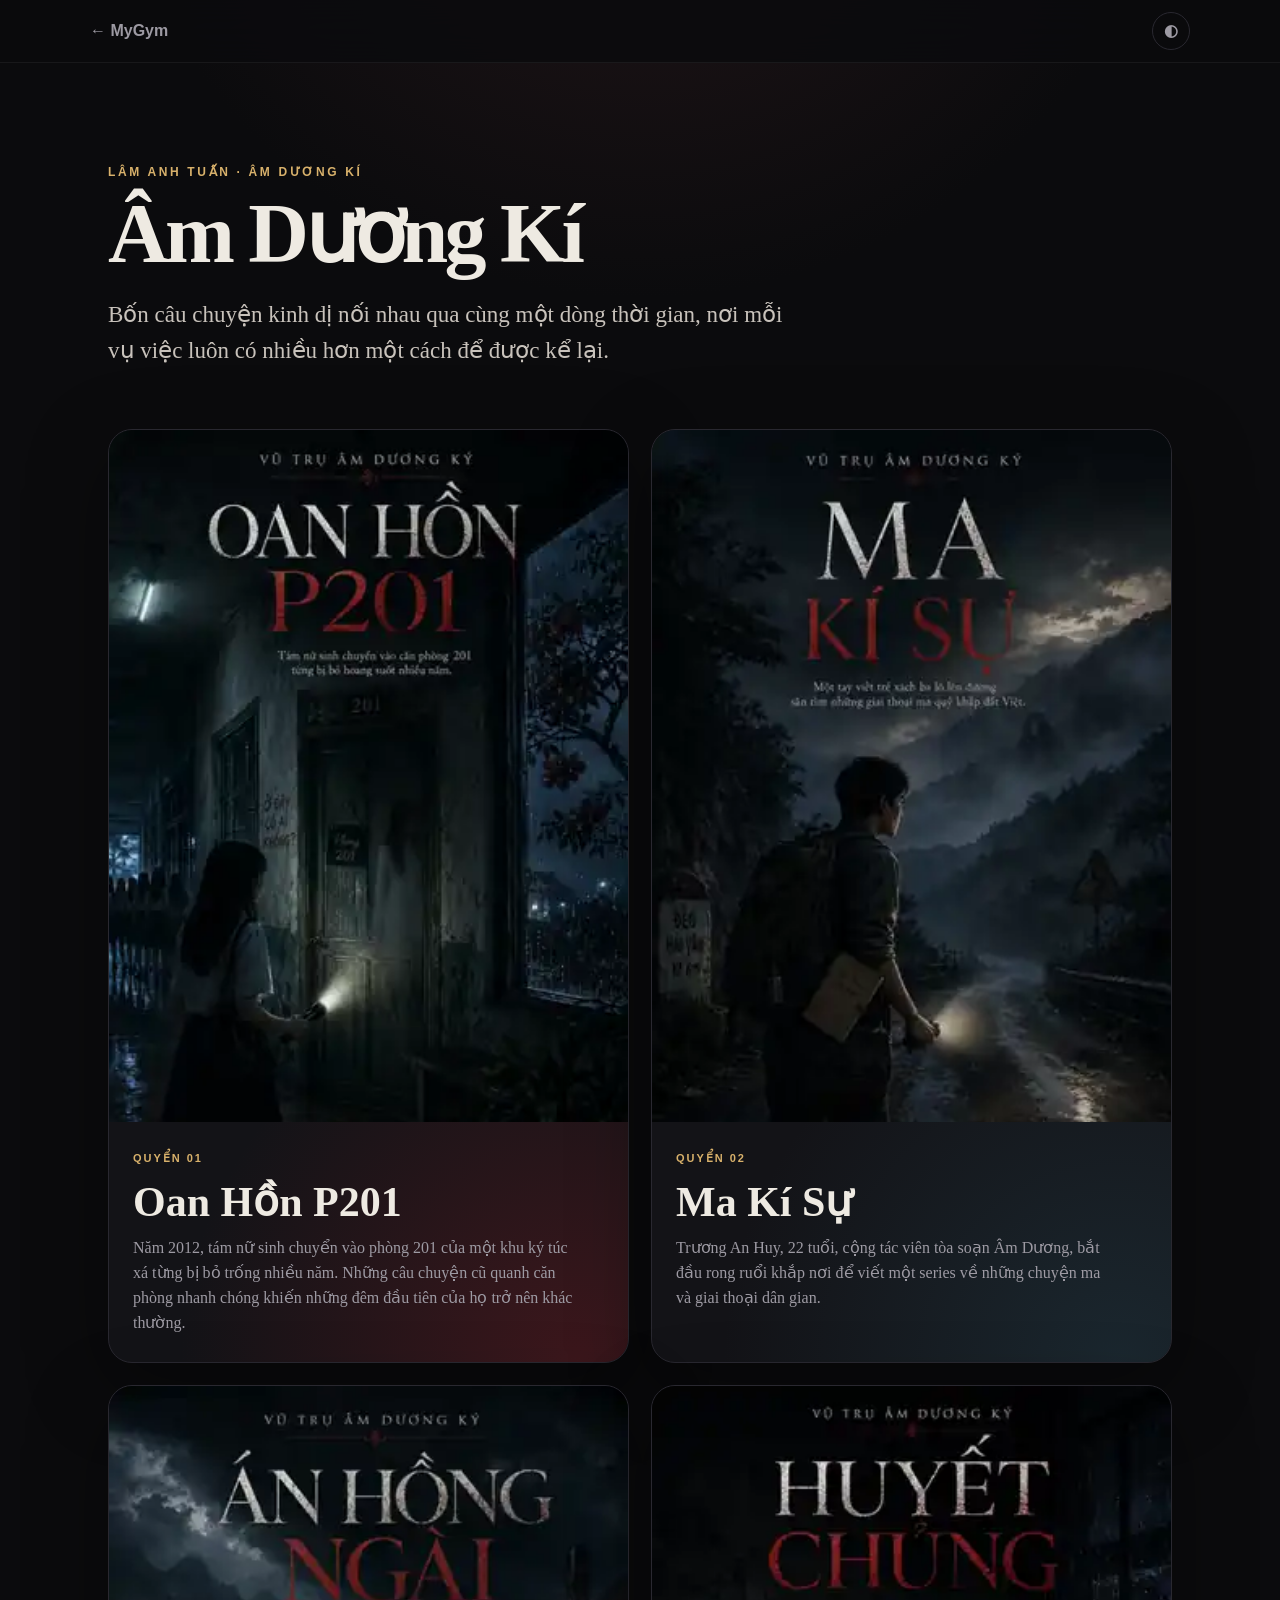
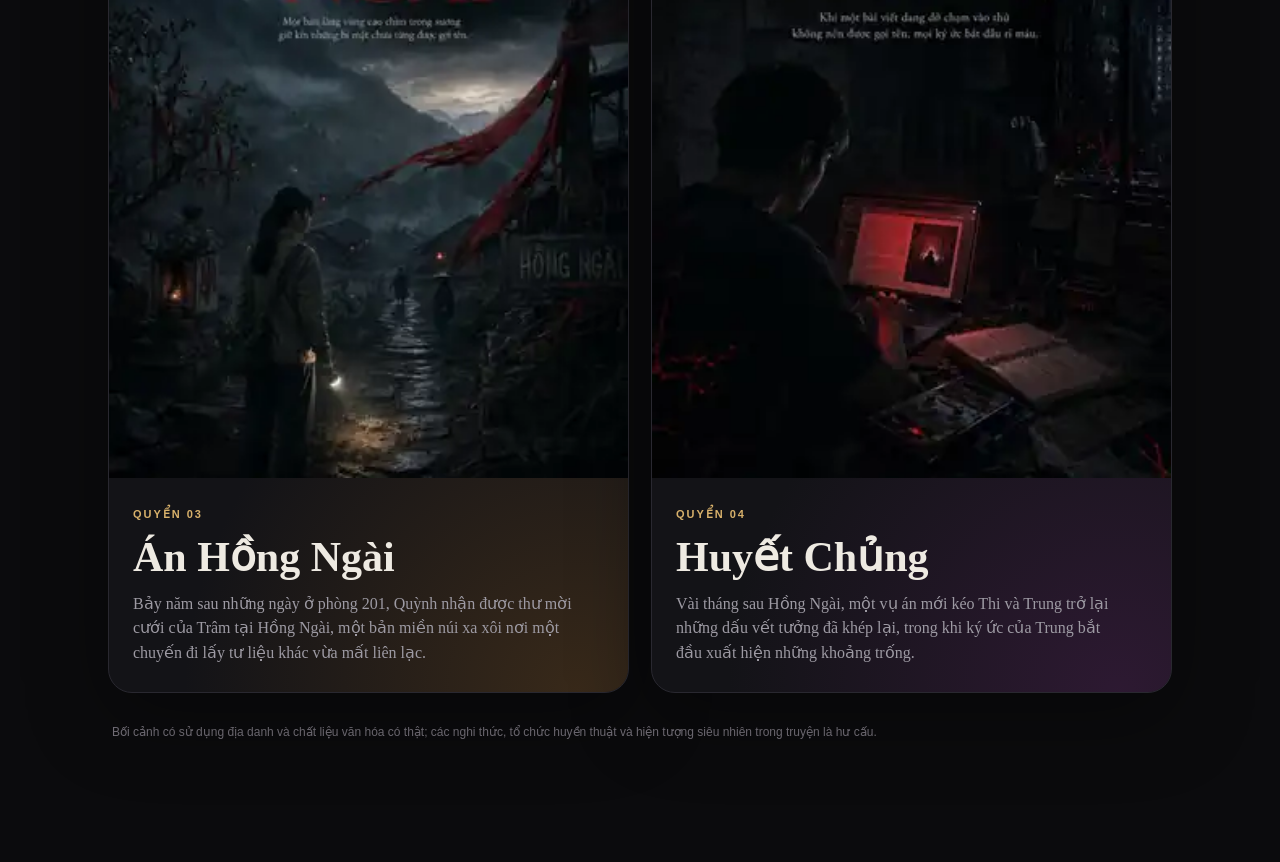
==== commit 0737ef44: "chore(stories): bump reader assets for copy tool" ====
--- a/stories/index.html
+++ b/stories/index.html
@@ -6,7 +6,7 @@
   <meta name="theme-color" content="#0d0d0f">
   <meta name="apple-mobile-web-app-capable" content="yes">
   <title>Âm Dương Kí — Horror Universe</title>
-  <link rel="stylesheet" href="style.css?v=3">
+  <link rel="stylesheet" href="style.css?v=4">
 </head>
 <body>
   <header class="topbar">
@@ -30,6 +30,6 @@
   </main>
 
   <div id="readingProgress" class="reading-progress" aria-hidden="true"></div>
-  <script src="app.js?v=4"></script>
+  <script src="app.js?v=5"></script>
 </body>
 </html>
--- a/stories/style.css
+++ b/stories/style.css
@@ -1 +1,90 @@
-:root{color-scheme:dark;--bg:#0b0b0d;--panel:#131317;--panel2:#19191f;--text:#eeeae2;--muted:#9d9aa3;--line:#292830;--accent:#b62832;--accent2:#d8b16b;--shadow:0 24px 80px rgba(0,0,0,.34);--serif:Georgia,'Times New Roman',serif;--sans:Inter,-apple-system,BlinkMacSystemFont,'Segoe UI',sans-serif}*{box-sizing:border-box}html{scroll-behavior:smooth}body{margin:0;background:radial-gradient(circle at 50% -10%,#25171a 0,#0b0b0d 34rem);color:var(--text);font-family:var(--sans);line-height:1.6}.topbar{position:sticky;top:0;z-index:20;display:flex;justify-content:space-between;align-items:center;padding:12px max(16px,calc((100vw - 1100px)/2));background:rgba(11,11,13,.86);backdrop-filter:blur(18px);border-bottom:1px solid rgba(255,255,255,.06)}.back,.icon-button{color:var(--muted);text-decoration:none;font-weight:700}.icon-button{background:none;border:1px solid var(--line);border-radius:99px;width:38px;height:38px;cursor:pointer}.shell{width:min(1100px,100%);margin:auto;padding:30px 18px 90px}.hero{padding:58px 0 38px;max-width:760px}.eyebrow{font-size:12px;letter-spacing:.22em;color:var(--accent2);font-weight:900}.hero h1{font:700 clamp(44px,9vw,84px)/.95 var(--serif);margin:12px 0 22px;letter-spacing:-.045em}.hero-copy{font:400 clamp(18px,2.5vw,23px)/1.55 var(--serif);color:#c8c2bb;max-width:700px}.book-grid{display:grid;grid-template-columns:repeat(2,minmax(0,1fr));gap:22px}.book-card{position:relative;border:1px solid var(--line);border-radius:24px;background:var(--panel);overflow:hidden;box-shadow:var(--shadow);cursor:pointer;isolation:isolate}.book-card:after{content:"";position:absolute;inset:auto 0 0;height:42%;background:radial-gradient(circle at 90% 100%,var(--book-glow,rgba(182,40,50,.22)),transparent 65%);pointer-events:none;z-index:-1}.book-poster-wrap{aspect-ratio:3/4;overflow:hidden;background:#08080a}.book-poster{display:block;width:100%;height:100%;object-fit:cover;transition:transform .35s ease,filter .35s ease}.book-card:hover .book-poster{transform:scale(1.018);filter:brightness(1.04)}.book-card-copy{padding:22px 24px 26px}.book-no{font:800 11px/1 var(--sans);letter-spacing:.18em;color:var(--accent2)}.book-card h2{font:700 clamp(28px,4vw,42px)/1.06 var(--serif);margin:10px 0 12px}.book-card p{color:var(--muted);max-width:55ch;margin:0;font-family:var(--serif);font-size:16px;line-height:1.55}.disclaimer{font-size:12px;color:#77737c;margin:30px 4px}.hidden{display:none!important}.book-header{padding:38px 0 38px;border-bottom:1px solid var(--line);display:grid;grid-template-columns:minmax(220px,300px) minmax(0,1fr);gap:38px;align-items:center}.book-detail-poster-wrap{border-radius:20px;overflow:hidden;border:1px solid var(--line);box-shadow:var(--shadow);background:#08080a}.book-detail-poster{display:block;width:100%;height:auto;aspect-ratio:3/4;object-fit:cover}.book-header h1{font:700 clamp(40px,7vw,70px)/1 var(--serif);margin:9px 0 18px}.book-header .desc{max-width:680px;color:#bbb5ae;font-family:var(--serif);font-size:19px;line-height:1.65;margin:0}.chapter-list{margin-top:28px;display:grid;gap:10px}.chapter-row{display:block;padding:20px 22px;border:1px solid var(--line);border-radius:16px;background:var(--panel);cursor:pointer;transition:border-color .18s ease,transform .18s ease}.chapter-row:hover{border-color:#4a454c;transform:translateY(-1px)}.chapter-row h3{margin:0;font:700 21px/1.35 var(--serif)}.reader{width:min(760px,100%);margin:auto}.reader-nav{display:flex;justify-content:flex-start;align-items:center;padding:24px 0 18px;border-bottom:1px solid var(--line)}.reader-nav button{background:none;color:var(--muted);border:0;font-weight:800;padding:8px 0;cursor:pointer}.reader-head{padding:56px 0 36px;text-align:center}.reader-head h1{font:700 clamp(36px,8vw,58px)/1.08 var(--serif);margin:0 auto;max-width:20ch}.story-body{font:400 19px/1.9 var(--serif);letter-spacing:.003em}.story-body p{margin:0 0 1.35em}.story-body p:first-of-type:first-letter{float:left;font-size:4.1em;line-height:.78;padding:.12em .1em 0 0;color:var(--accent2);font-weight:700}.story-body .dialogue{padding-left:18px;border-left:1px solid #343139}.story-body .scene-break{text-align:center;color:var(--accent2);letter-spacing:.5em;margin:38px 0;font-family:var(--sans)}.story-body .note{padding:18px 20px;border:1px solid var(--line);background:var(--panel);border-radius:14px;color:#b7b2ab;font-size:16px}.reader-footer{margin-top:48px;padding:28px 0;border-top:1px solid var(--line);display:flex;justify-content:space-between;gap:10px}.reader-footer button{padding:12px 16px;border-radius:12px;border:1px solid var(--line);background:var(--panel);color:var(--text);font-weight:800;cursor:pointer}.reading-progress{position:fixed;left:0;top:0;z-index:99;height:2px;background:var(--accent);width:0}.light{--bg:#f4f0e8;--panel:#fffdf8;--panel2:#f7f1e8;--text:#211d1b;--muted:#6d6761;--line:#ddd4ca;background:#f4f0e8}.light .topbar{background:rgba(244,240,232,.9)}.light .hero-copy{color:#57504a}.light .book-header .desc{color:#625a53}.light .story-body .dialogue{border-color:#d4cbc1}@media(max-width:700px){.shell{padding-top:18px}.hero{padding:34px 0 28px}.book-grid{grid-template-columns:1fr;gap:18px}.book-card-copy{padding:20px 20px 23px}.book-card p{font-size:15px}.book-header{grid-template-columns:1fr;gap:25px;padding-top:28px}.book-detail-poster-wrap{width:min(82vw,320px);margin:auto}.book-header-copy{text-align:center}.book-header .desc{font-size:17px}.chapter-row{padding:17px 16px}.chapter-row h3{font-size:19px}.reader-footer{align-items:stretch}.reader-footer button{font-size:12px;max-width:48%}.story-body{font-size:18px;line-height:1.85}}@media(prefers-reduced-motion:reduce){*{scroll-behavior:auto!important}.book-poster,.chapter-row{transition:none!important}}+:root{color-scheme:dark;--bg:#0b0b0d;--panel:#131317;--panel2:#19191f;--text:#eeeae2;--muted:#9d9aa3;--line:#292830;--accent:#b62832;--accent2:#d8b16b;--shadow:0 24px 80px rgba(0,0,0,.34);--serif:Georgia,'Times New Roman',serif;--sans:Inter,-apple-system,BlinkMacSystemFont,'Segoe UI',sans-serif}
+*{box-sizing:border-box}
+html{scroll-behavior:smooth}
+body{margin:0;background:radial-gradient(circle at 50% -10%,#25171a 0,#0b0b0d 34rem);color:var(--text);font-family:var(--sans);line-height:1.6}
+button,input{font:inherit}
+.topbar{position:sticky;top:0;z-index:20;display:flex;justify-content:space-between;align-items:center;padding:12px max(16px,calc((100vw - 1100px)/2));background:rgba(11,11,13,.86);backdrop-filter:blur(18px);border-bottom:1px solid rgba(255,255,255,.06)}
+.back,.icon-button{color:var(--muted);text-decoration:none;font-weight:700}
+.icon-button{background:none;border:1px solid var(--line);border-radius:99px;width:38px;height:38px;cursor:pointer}
+.shell{width:min(1100px,100%);margin:auto;padding:30px 18px 90px}
+.hero{padding:58px 0 38px;max-width:760px}
+.eyebrow{font-size:12px;letter-spacing:.22em;color:var(--accent2);font-weight:900}
+.hero h1{font:700 clamp(44px,9vw,84px)/.95 var(--serif);margin:12px 0 22px;letter-spacing:-.045em}
+.hero-copy{font:400 clamp(18px,2.5vw,23px)/1.55 var(--serif);color:#c8c2bb;max-width:700px}
+.book-grid{display:grid;grid-template-columns:repeat(2,minmax(0,1fr));gap:22px}
+.book-card{position:relative;border:1px solid var(--line);border-radius:24px;background:var(--panel);overflow:hidden;box-shadow:var(--shadow);cursor:pointer;isolation:isolate}
+.book-card:after{content:"";position:absolute;inset:auto 0 0;height:42%;background:radial-gradient(circle at 90% 100%,var(--book-glow,rgba(182,40,50,.22)),transparent 65%);pointer-events:none;z-index:-1}
+.book-poster-wrap{aspect-ratio:3/4;overflow:hidden;background:#08080a}
+.book-poster{display:block;width:100%;height:100%;object-fit:cover;transition:transform .35s ease,filter .35s ease}
+.book-card:hover .book-poster{transform:scale(1.018);filter:brightness(1.04)}
+.book-card-copy{padding:22px 24px 26px}
+.book-no{font:800 11px/1 var(--sans);letter-spacing:.18em;color:var(--accent2)}
+.book-card h2{font:700 clamp(28px,4vw,42px)/1.06 var(--serif);margin:10px 0 12px}
+.book-card p{color:var(--muted);max-width:55ch;margin:0;font-family:var(--serif);font-size:16px;line-height:1.55}
+.disclaimer{font-size:12px;color:#77737c;margin:30px 4px}
+.hidden{display:none!important}
+.book-header{padding:38px 0 38px;border-bottom:1px solid var(--line);display:grid;grid-template-columns:minmax(220px,300px) minmax(0,1fr);gap:38px;align-items:center}
+.book-detail-poster-wrap{border-radius:20px;overflow:hidden;border:1px solid var(--line);box-shadow:var(--shadow);background:#08080a}
+.book-detail-poster{display:block;width:100%;height:auto;aspect-ratio:3/4;object-fit:cover}
+.book-header h1{font:700 clamp(40px,7vw,70px)/1 var(--serif);margin:9px 0 18px}
+.book-header .desc{max-width:680px;color:#bbb5ae;font-family:var(--serif);font-size:19px;line-height:1.65;margin:0}
+.chapter-list{margin-top:28px;display:grid;gap:10px}
+.chapter-row{display:block;padding:20px 22px;border:1px solid var(--line);border-radius:16px;background:var(--panel);cursor:pointer;transition:border-color .18s ease,transform .18s ease}
+.chapter-row:hover{border-color:#4a454c;transform:translateY(-1px)}
+.chapter-row h3{margin:0;font:700 21px/1.35 var(--serif)}
+.reader{width:min(760px,100%);margin:auto}
+.reader-nav{display:flex;justify-content:flex-start;align-items:center;padding:24px 0 18px;border-bottom:1px solid var(--line)}
+.reader-nav button{background:none;color:var(--muted);border:0;font-weight:800;padding:8px 0;cursor:pointer}
+.reader-head{padding:56px 0 36px;text-align:center}
+.reader-head h1{font:700 clamp(36px,8vw,58px)/1.08 var(--serif);margin:0 auto;max-width:20ch}
+.story-body{font:400 19px/1.9 var(--serif);letter-spacing:.003em}
+.story-body p{margin:0 0 1.35em}
+.story-body p:first-of-type:first-letter{float:left;font-size:4.1em;line-height:.78;padding:.12em .1em 0 0;color:var(--accent2);font-weight:700}
+.story-body .dialogue{padding-left:18px;border-left:1px solid #343139}
+.story-body .scene-break{text-align:center;color:var(--accent2);letter-spacing:.5em;margin:38px 0;font-family:var(--sans)}
+.story-body .note{padding:18px 20px;border:1px solid var(--line);background:var(--panel);border-radius:14px;color:#b7b2ab;font-size:16px}
+.reader-footer{margin-top:48px;padding:28px 0;border-top:1px solid var(--line);display:flex;justify-content:space-between;gap:10px}
+.reader-footer button{padding:12px 16px;border-radius:12px;border:1px solid var(--line);background:var(--panel);color:var(--text);font-weight:800;cursor:pointer}
+.reading-progress{position:fixed;left:0;top:0;z-index:99;height:2px;background:var(--accent);width:0}
+.copy-tool-trigger{margin-top:24px;padding:12px 17px;border-radius:12px;border:1px solid #4d393c;background:rgba(182,40,50,.12);color:var(--text);font-weight:850;cursor:pointer;transition:background .18s ease,border-color .18s ease,transform .18s ease}
+.copy-tool-trigger:hover{background:rgba(182,40,50,.2);border-color:#765056;transform:translateY(-1px)}
+.copy-tool{margin:28px 0 34px;padding:24px;border:1px solid var(--line);border-radius:22px;background:linear-gradient(180deg,var(--panel2),var(--panel));box-shadow:0 18px 60px rgba(0,0,0,.18);scroll-margin-top:78px}
+.copy-tool-head{display:flex;align-items:flex-start;justify-content:space-between;gap:18px;padding-bottom:20px;border-bottom:1px solid var(--line)}
+.copy-tool-head .eyebrow{margin:0 0 6px}
+.copy-tool-head h2{font:700 clamp(28px,5vw,38px)/1.08 var(--serif);margin:0 0 7px}
+.copy-tool-head p:last-child{margin:0;color:var(--muted);font-size:14px}
+.copy-close{flex:0 0 auto;width:36px;height:36px;border:1px solid var(--line);border-radius:99px;background:transparent;color:var(--muted);font-size:24px;line-height:1;cursor:pointer}
+.copy-mode-tabs{display:grid;grid-template-columns:repeat(4,minmax(0,1fr));gap:8px;margin:20px 0}
+.copy-mode{min-height:44px;padding:9px 12px;border:1px solid var(--line);border-radius:12px;background:var(--panel);color:var(--muted);font-weight:800;cursor:pointer}
+.copy-mode:hover{border-color:#4a454c;color:var(--text)}
+.copy-mode.active{border-color:#755055;background:rgba(182,40,50,.16);color:var(--text)}
+.copy-limit-row{padding:17px;border:1px solid var(--line);border-radius:16px;background:rgba(0,0,0,.08);margin-bottom:18px}
+.copy-limit-row>label{display:block;font-weight:850;margin-bottom:9px}
+.copy-limit-controls{display:grid;grid-template-columns:minmax(0,1fr) auto;gap:9px}
+.copy-limit-controls input{width:100%;min-width:0;padding:11px 13px;border:1px solid var(--line);border-radius:11px;background:var(--bg);color:var(--text);outline:none}
+.copy-limit-controls input:focus{border-color:#765056;box-shadow:0 0 0 3px rgba(182,40,50,.12)}
+.copy-generate{padding:11px 17px;border:1px solid #765056;border-radius:11px;background:var(--accent);color:white;font-weight:900;cursor:pointer}
+.copy-generate:disabled{opacity:.6;cursor:wait}
+.copy-help{margin:8px 0 0;color:var(--muted);font-size:12px}
+.copy-loading,.copy-error{padding:16px;border-radius:13px;background:var(--panel);border:1px solid var(--line);color:var(--muted)}
+.copy-error{border-color:#6e3338;color:#e8a5a9}
+.copy-result-head{display:flex;align-items:baseline;justify-content:space-between;gap:12px;margin:18px 2px 10px}
+.copy-result-head span{font-size:12px;color:var(--muted);text-align:right}
+.copy-segment-list{display:grid;grid-template-columns:repeat(4,minmax(0,1fr));gap:9px}
+.copy-segment{display:flex;flex-direction:column;align-items:flex-start;gap:2px;min-height:58px;padding:11px 13px;border:1px solid var(--line);border-radius:12px;background:var(--panel);color:var(--text);font-weight:850;cursor:pointer;text-align:left;transition:background .16s ease,border-color .16s ease,transform .16s ease}
+.copy-segment:hover{border-color:#55505a;transform:translateY(-1px)}
+.copy-segment small{font-size:10px;color:var(--muted);font-weight:650}
+.copy-segment.copied{background:rgba(55,133,86,.18);border-color:#3f8058}
+.copy-segment.copied small{color:#8ec5a2}
+.copy-status{min-height:1.4em;margin:12px 2px 0;color:var(--muted);font-size:12px}
+.light{--bg:#f4f0e8;--panel:#fffdf8;--panel2:#f7f1e8;--text:#211d1b;--muted:#6d6761;--line:#ddd4ca;background:#f4f0e8}
+.light .topbar{background:rgba(244,240,232,.9)}
+.light .hero-copy{color:#57504a}
+.light .book-header .desc{color:#625a53}
+.light .story-body .dialogue{border-color:#d4cbc1}
+.light .copy-tool{box-shadow:0 18px 60px rgba(82,65,50,.08)}
+.light .copy-limit-row{background:rgba(112,89,68,.035)}
+.light .copy-limit-controls input{background:#fffdf8}
+@media(max-width:700px){.shell{padding-top:18px}.hero{padding:34px 0 28px}.book-grid{grid-template-columns:1fr;gap:18px}.book-card-copy{padding:20px 20px 23px}.book-card p{font-size:15px}.book-header{grid-template-columns:1fr;gap:25px;padding-top:28px}.book-detail-poster-wrap{width:min(82vw,320px);margin:auto}.book-header-copy{text-align:center}.book-header .desc{font-size:17px}.chapter-row{padding:17px 16px}.chapter-row h3{font-size:19px}.reader-footer{align-items:stretch}.reader-footer button{font-size:12px;max-width:48%}.story-body{font-size:18px;line-height:1.85}.copy-tool{padding:18px 14px;margin-top:22px;border-radius:18px}.copy-tool-head{text-align:left}.copy-mode-tabs{grid-template-columns:repeat(2,minmax(0,1fr))}.copy-mode{font-size:12px}.copy-limit-controls{grid-template-columns:1fr}.copy-generate{width:100%}.copy-result-head{align-items:flex-start;flex-direction:column;gap:2px}.copy-result-head span{text-align:left}.copy-segment-list{grid-template-columns:repeat(2,minmax(0,1fr))}.copy-segment{min-height:56px}.copy-tool-trigger{width:100%}}
+@media(max-width:420px){.copy-segment-list{grid-template-columns:1fr}.copy-mode-tabs{gap:6px}.copy-mode{padding-inline:8px}}
+@media(prefers-reduced-motion:reduce){*{scroll-behavior:auto!important}.book-poster,.chapter-row,.copy-tool-trigger,.copy-segment{transition:none!important}}
